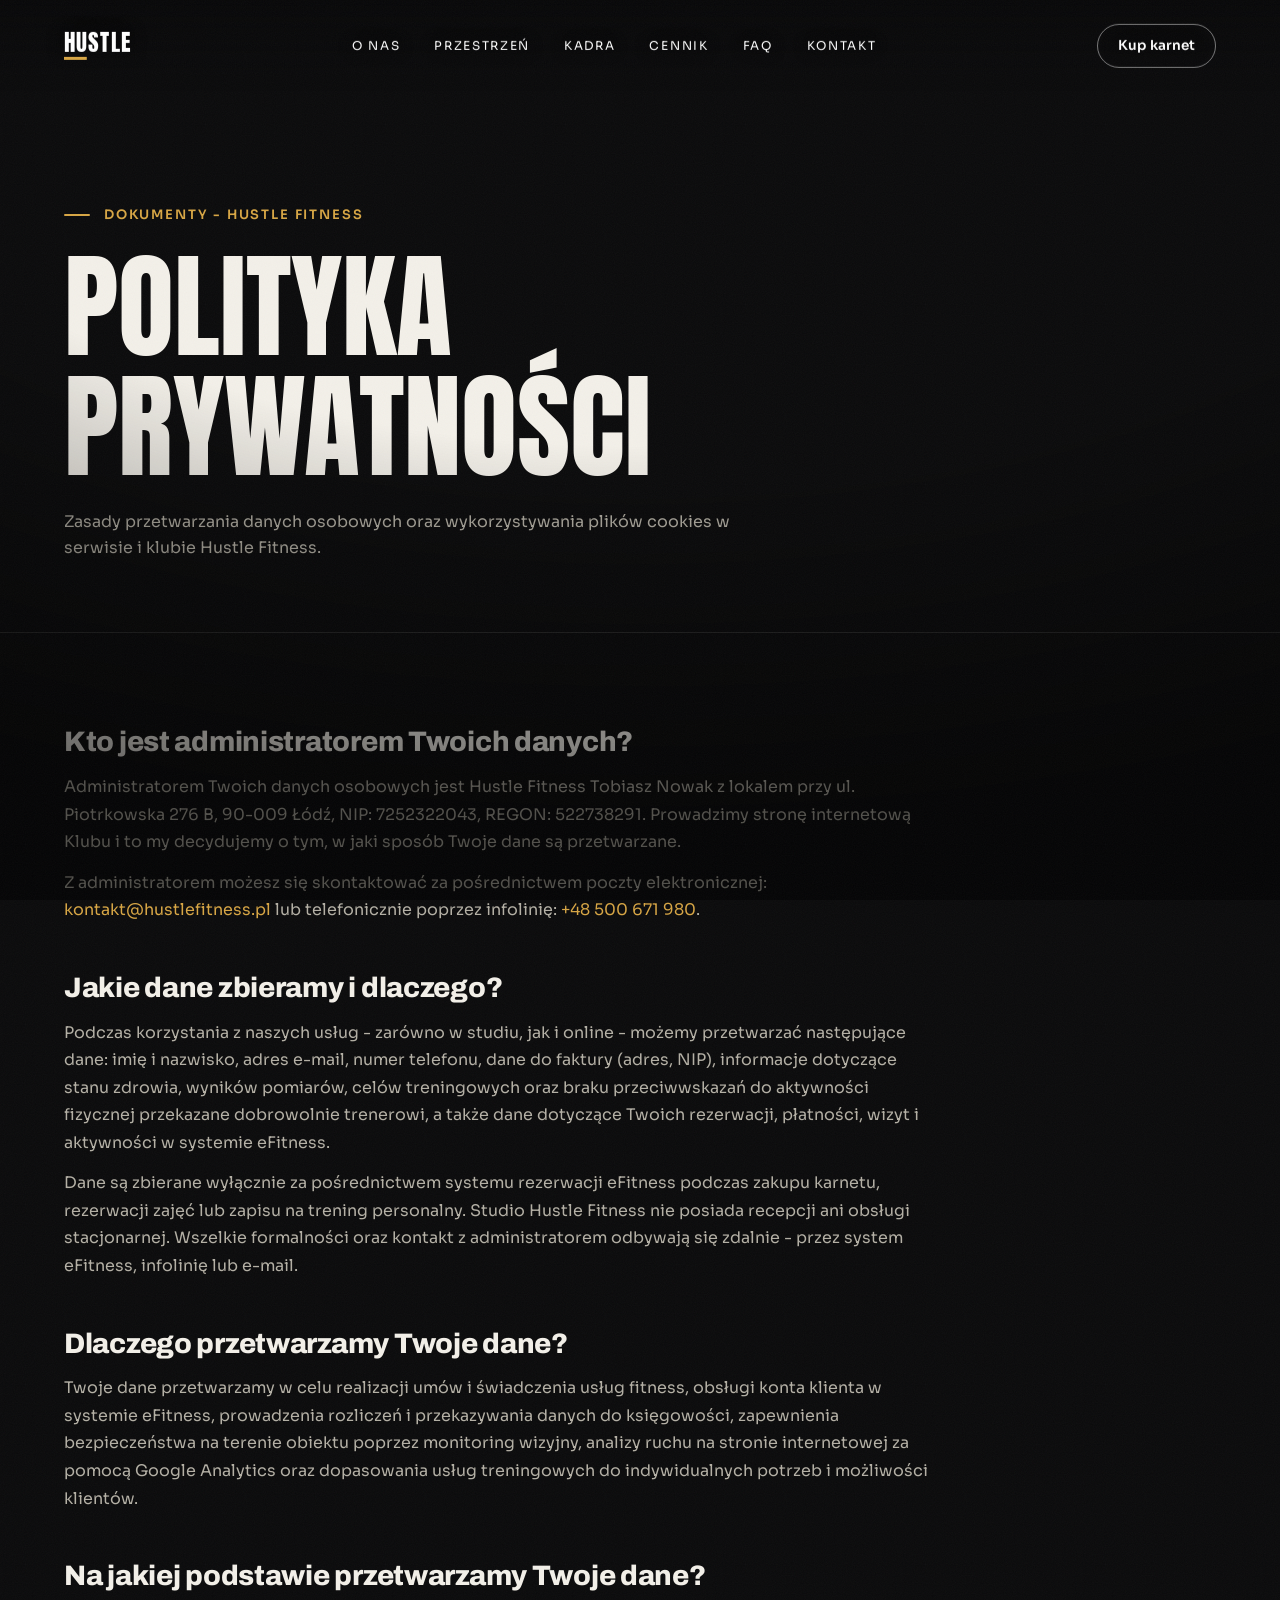
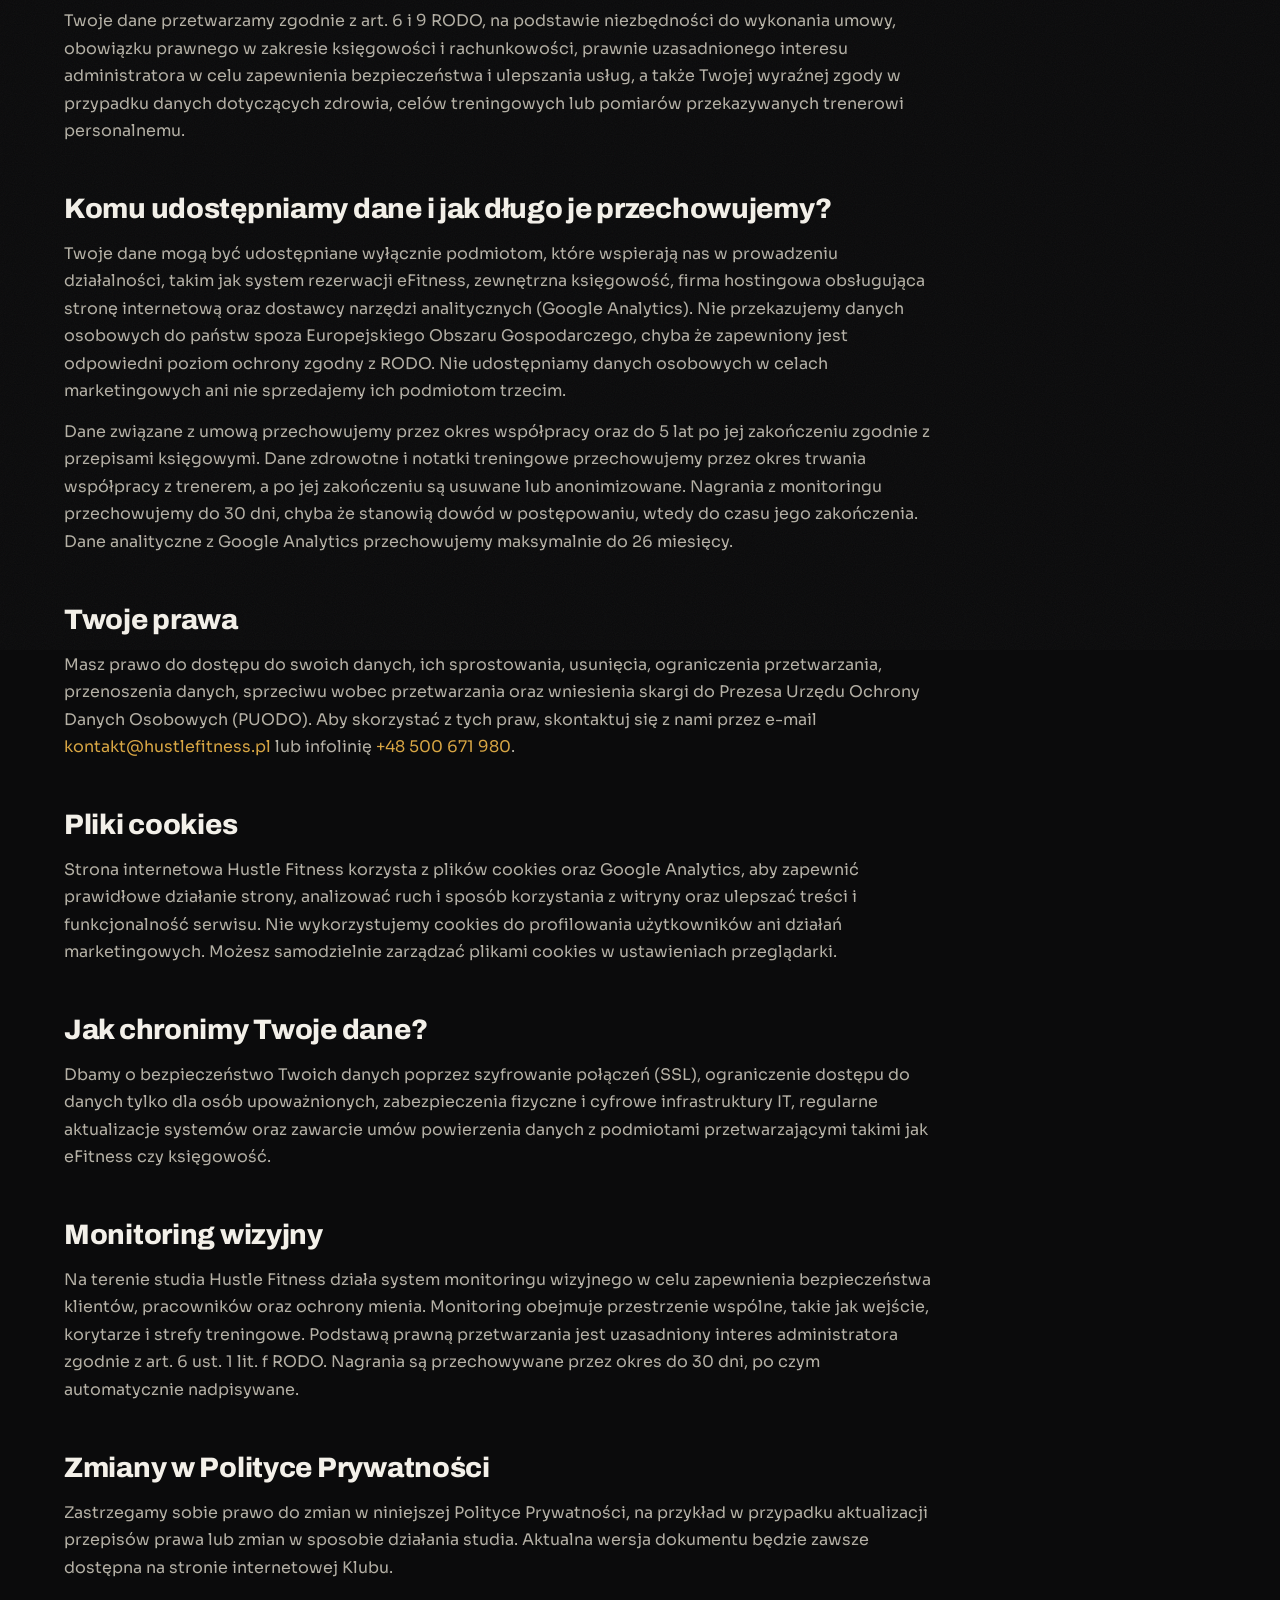
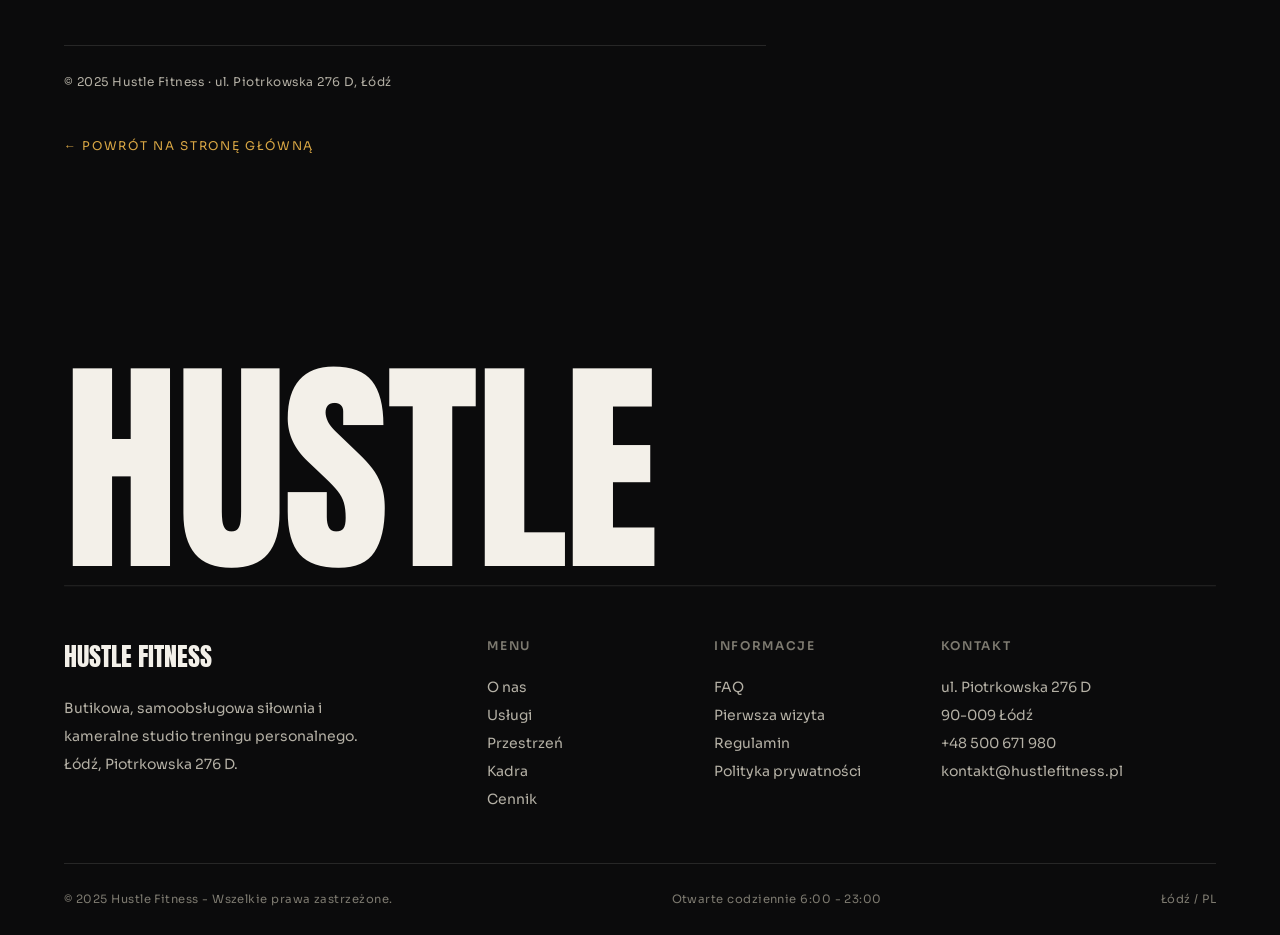
==== polityka-prywatnosci.html @ c7cf400c "Hustle Fitness - static site (Vercel-ready) Bespoke one-page site for Hustle Fitness (Lodz): HTML/CS" ====
<!doctype html>
<html lang="pl">
<head>
<meta charset="utf-8">
<meta name="viewport" content="width=device-width, initial-scale=1">
<title>Polityka prywatności - Hustle Fitness | Łódź</title>
<meta name="description" content="Polityka prywatności klubu Hustle Fitness - zasady przetwarzania danych osobowych i plików cookies.">
<meta name="robots" content="index, follow">
<link rel="icon" href="/assets/img/logo.png">
<link rel="stylesheet" href="/assets/css/style.css?v=7">
</head>
<body>
<div class="grain"></div>

<header class="nav" id="nav">
  <a href="/" class="nav__brand"><span>HUSTLE</span></a>
  <nav class="nav__menu">
    <a href="/#o-nas">O nas</a>
    <a href="/#przestrzen">Przestrzeń</a>
    <a href="/#kadra">Kadra</a>
    <a href="/#cennik">Cennik</a>
    <a href="/#faq">FAQ</a>
    <a href="/#kontakt">Kontakt</a>
  </nav>
  <div class="nav__right">
    <a href="https://hustlefitness-lodz.cms.efitness.com.pl/kup-karnet" target="_blank" rel="noopener" class="nav__cta">Kup karnet</a>
  </div>
</header>

<main>
  <header class="legal-hero">
    <span class="kicker">Dokumenty - Hustle Fitness</span>
    <h1>Polityka<br>prywatności</h1>
    <p>Zasady przetwarzania danych osobowych oraz wykorzystywania plików cookies w serwisie i klubie Hustle Fitness.</p>
  </header>

  <article class="legal-body">
    <section>
      <h2>Kto jest administratorem Twoich danych?</h2>
      <p>Administratorem Twoich danych osobowych jest Hustle Fitness Tobiasz Nowak z lokalem przy ul. Piotrkowska 276 B, 90-009 Łódź, NIP: 7252322043, REGON: 522738291. Prowadzimy stronę internetową Klubu i to my decydujemy o tym, w jaki sposób Twoje dane są przetwarzane.</p>
      <p>Z administratorem możesz się skontaktować za pośrednictwem poczty elektronicznej: <a href="mailto:kontakt@hustlefitness.pl">kontakt@hustlefitness.pl</a> lub telefonicznie poprzez infolinię: <a href="tel:+48500671980">+48 500 671 980</a>.</p>
    </section>

    <section>
      <h2>Jakie dane zbieramy i dlaczego?</h2>
      <p>Podczas korzystania z naszych usług - zarówno w studiu, jak i online - możemy przetwarzać następujące dane: imię i nazwisko, adres e-mail, numer telefonu, dane do faktury (adres, NIP), informacje dotyczące stanu zdrowia, wyników pomiarów, celów treningowych oraz braku przeciwwskazań do aktywności fizycznej przekazane dobrowolnie trenerowi, a także dane dotyczące Twoich rezerwacji, płatności, wizyt i aktywności w systemie eFitness.</p>
      <p>Dane są zbierane wyłącznie za pośrednictwem systemu rezerwacji eFitness podczas zakupu karnetu, rezerwacji zajęć lub zapisu na trening personalny. Studio Hustle Fitness nie posiada recepcji ani obsługi stacjonarnej. Wszelkie formalności oraz kontakt z administratorem odbywają się zdalnie - przez system eFitness, infolinię lub e-mail.</p>
    </section>

    <section>
      <h2>Dlaczego przetwarzamy Twoje dane?</h2>
      <p>Twoje dane przetwarzamy w celu realizacji umów i świadczenia usług fitness, obsługi konta klienta w systemie eFitness, prowadzenia rozliczeń i przekazywania danych do księgowości, zapewnienia bezpieczeństwa na terenie obiektu poprzez monitoring wizyjny, analizy ruchu na stronie internetowej za pomocą Google Analytics oraz dopasowania usług treningowych do indywidualnych potrzeb i możliwości klientów.</p>
    </section>

    <section>
      <h2>Na jakiej podstawie przetwarzamy Twoje dane?</h2>
      <p>Twoje dane przetwarzamy zgodnie z art. 6 i 9 RODO, na podstawie niezbędności do wykonania umowy, obowiązku prawnego w zakresie księgowości i rachunkowości, prawnie uzasadnionego interesu administratora w celu zapewnienia bezpieczeństwa i ulepszania usług, a także Twojej wyraźnej zgody w przypadku danych dotyczących zdrowia, celów treningowych lub pomiarów przekazywanych trenerowi personalnemu.</p>
    </section>

    <section>
      <h2>Komu udostępniamy dane i jak długo je przechowujemy?</h2>
      <p>Twoje dane mogą być udostępniane wyłącznie podmiotom, które wspierają nas w prowadzeniu działalności, takim jak system rezerwacji eFitness, zewnętrzna księgowość, firma hostingowa obsługująca stronę internetową oraz dostawcy narzędzi analitycznych (Google Analytics). Nie przekazujemy danych osobowych do państw spoza Europejskiego Obszaru Gospodarczego, chyba że zapewniony jest odpowiedni poziom ochrony zgodny z RODO. Nie udostępniamy danych osobowych w celach marketingowych ani nie sprzedajemy ich podmiotom trzecim.</p>
      <p>Dane związane z umową przechowujemy przez okres współpracy oraz do 5 lat po jej zakończeniu zgodnie z przepisami księgowymi. Dane zdrowotne i notatki treningowe przechowujemy przez okres trwania współpracy z trenerem, a po jej zakończeniu są usuwane lub anonimizowane. Nagrania z monitoringu przechowujemy do 30 dni, chyba że stanowią dowód w postępowaniu, wtedy do czasu jego zakończenia. Dane analityczne z Google Analytics przechowujemy maksymalnie do 26 miesięcy.</p>
    </section>

    <section>
      <h2>Twoje prawa</h2>
      <p>Masz prawo do dostępu do swoich danych, ich sprostowania, usunięcia, ograniczenia przetwarzania, przenoszenia danych, sprzeciwu wobec przetwarzania oraz wniesienia skargi do Prezesa Urzędu Ochrony Danych Osobowych (PUODO). Aby skorzystać z tych praw, skontaktuj się z nami przez e-mail <a href="mailto:kontakt@hustlefitness.pl">kontakt@hustlefitness.pl</a> lub infolinię <a href="tel:+48500671980">+48 500 671 980</a>.</p>
    </section>

    <section>
      <h2>Pliki cookies</h2>
      <p>Strona internetowa Hustle Fitness korzysta z plików cookies oraz Google Analytics, aby zapewnić prawidłowe działanie strony, analizować ruch i sposób korzystania z witryny oraz ulepszać treści i funkcjonalność serwisu. Nie wykorzystujemy cookies do profilowania użytkowników ani działań marketingowych. Możesz samodzielnie zarządzać plikami cookies w ustawieniach przeglądarki.</p>
    </section>

    <section>
      <h2>Jak chronimy Twoje dane?</h2>
      <p>Dbamy o bezpieczeństwo Twoich danych poprzez szyfrowanie połączeń (SSL), ograniczenie dostępu do danych tylko dla osób upoważnionych, zabezpieczenia fizyczne i cyfrowe infrastruktury IT, regularne aktualizacje systemów oraz zawarcie umów powierzenia danych z podmiotami przetwarzającymi takimi jak eFitness czy księgowość.</p>
    </section>

    <section>
      <h2>Monitoring wizyjny</h2>
      <p>Na terenie studia Hustle Fitness działa system monitoringu wizyjnego w celu zapewnienia bezpieczeństwa klientów, pracowników oraz ochrony mienia. Monitoring obejmuje przestrzenie wspólne, takie jak wejście, korytarze i strefy treningowe. Podstawą prawną przetwarzania jest uzasadniony interes administratora zgodnie z art. 6 ust. 1 lit. f RODO. Nagrania są przechowywane przez okres do 30 dni, po czym automatycznie nadpisywane.</p>
    </section>

    <section>
      <h2>Zmiany w Polityce Prywatności</h2>
      <p>Zastrzegamy sobie prawo do zmian w niniejszej Polityce Prywatności, na przykład w przypadku aktualizacji przepisów prawa lub zmian w sposobie działania studia. Aktualna wersja dokumentu będzie zawsze dostępna na stronie internetowej Klubu.</p>
    </section>

    <p class="legal-meta">© 2025 Hustle Fitness · ul. Piotrkowska 276 D, Łódź</p>
    <a href="/" class="legal-back">← Powrót na stronę główną</a>
  </article>
</main>

<footer class="footer shell" id="footer">
  <div class="footer__big">HUSTLE</div>
  <div class="footer__cols">
    <div class="footer__col footer__brandcol">
      <div class="logo-row">HUSTLE FITNESS</div>
      <p>Butikowa, samoobsługowa siłownia i kameralne studio treningu personalnego. Łódź, Piotrkowska 276 D.</p>
    </div>
    <div class="footer__col">
      <h4>Menu</h4>
      <a href="/#o-nas">O nas</a>
      <a href="/#uslugi">Usługi</a>
      <a href="/#przestrzen">Przestrzeń</a>
      <a href="/#kadra">Kadra</a>
      <a href="/#cennik">Cennik</a>
    </div>
    <div class="footer__col">
      <h4>Informacje</h4>
      <a href="/#faq">FAQ</a>
      <a href="/#wejscie">Pierwsza wizyta</a>
      <a href="/regulamin">Regulamin</a>
      <a href="/polityka-prywatnosci">Polityka prywatności</a>
    </div>
    <div class="footer__col">
      <h4>Kontakt</h4>
      <p>ul. Piotrkowska 276 D<br>90-009 Łódź</p>
      <a href="tel:+48500671980">+48 500 671 980</a>
      <a href="mailto:kontakt@hustlefitness.pl">kontakt@hustlefitness.pl</a>
    </div>
  </div>
  <div class="footer__bottom">
    <span>© 2025 Hustle Fitness - Wszelkie prawa zastrzeżone.</span>
    <span>Otwarte codziennie 6:00 - 23:00</span>
    <span>Łódź / PL</span>
  </div>
</footer>

<script src="/assets/js/vendor/gsap.min.js"></script>
<script src="/assets/js/vendor/ScrollTrigger.min.js"></script>
<script src="/assets/js/vendor/ScrollToPlugin.min.js"></script>
<script src="/assets/js/vendor/lenis.min.js"></script>
<script src="/assets/js/app.js?v=7"></script>
</body>
</html>
---- assets/css/style.css ----
@import url("../fonts/fonts.css");

:root {
  --bg:        #0b0b0c;
  --bg-1:      #101012;
  --bg-2:      #17171a;
  --bg-3:      #1f1f23;
  --ink:       #f3f0e9;
  --ink-dim:   #b4b0a5;
  --ink-faint: #7d7a70;
  --gold:      #d8a644;
  --gold-1:    #f0c878;
  --gold-deep: #9a7322;
  --line:      rgba(236,233,225,.12);
  --line-2:    rgba(236,233,225,.06);

  --f-display: "Anton", "Archivo", sans-serif;
  --f-head:    "Archivo", sans-serif;
  --f-body:    "Sora", sans-serif;
  --f-mono:    "Sora", sans-serif;   

  --pad: clamp(20px, 5vw, 80px);
  --ease: cubic-bezier(.5,.05,.1,1);
  --ease-out: cubic-bezier(.16,1,.3,1);
}

*, *::before, *::after { box-sizing: border-box; }
* { margin: 0; padding: 0; }

html { -webkit-font-smoothing: antialiased; text-rendering: optimizeLegibility; }
html.lenis, html.lenis body { height: auto; }
.lenis.lenis-smooth { scroll-behavior: auto !important; }
.lenis.lenis-stopped { overflow: hidden; }

body {
  background: var(--bg);
  color: var(--ink);
  font-family: var(--f-body);
  font-size: 16px;
  line-height: 1.6;
  overflow-x: hidden;
}

img { display: block; max-width: 100%; }
a { color: inherit; text-decoration: none; }
button { font-family: inherit; cursor: pointer; border: none; background: none; color: inherit; }
::selection { background: var(--gold); color: #000; }

body::after {
  content: "";
  position: fixed; inset: 0;
  pointer-events: none; z-index: 9000;
  background:
    radial-gradient(120% 90% at 50% 0%, transparent 55%, rgba(0,0,0,.55) 100%);
  mix-blend-mode: multiply;
}
.grain {
  position: fixed; inset: -150%; z-index: 9001; pointer-events: none;
  opacity: .04;
  background-image: url("data:image/svg+xml;utf8,<svg xmlns='http://www.w3.org/2000/svg' width='180' height='180'><filter id='n'><feTurbulence type='fractalNoise' baseFrequency='.9' numOctaves='3'/></filter><rect width='100%25' height='100%25' filter='url(%23n)'/></svg>");
  animation: grain 6s steps(6) infinite;
}
@keyframes grain {
  0%{transform:translate(0,0)} 20%{transform:translate(-6%,4%)}
  40%{transform:translate(4%,-6%)} 60%{transform:translate(-4%,6%)}
  80%{transform:translate(6%,-4%)} 100%{transform:translate(0,0)}
}

.shell { padding-inline: var(--pad); }
.kicker {
  font-family: var(--f-body); font-weight: 600; font-size: 13px; letter-spacing: .14em;
  text-transform: uppercase; color: var(--gold);
  display: inline-flex; align-items: center; gap: 14px;
}
.kicker::before { content: ""; width: 26px; height: 2px; background: var(--gold); display: inline-block; border-radius: 2px; }
.kicker.no-line::before { display: none; }

.section { position: relative; padding-block: clamp(112px, 16vh, 232px); }
.eyebrow-row { display:flex; justify-content:space-between; align-items:baseline; gap:24px; flex-wrap:wrap; margin-bottom: clamp(50px,7vw,100px); }

h1,h2,h3 { font-weight: 400; line-height: .92; }
.display { font-family: var(--f-display); text-transform: uppercase; letter-spacing: .01em; }
.h-xl { font-family: var(--f-display); text-transform: uppercase; font-size: clamp(44px, 8vw, 132px); line-height: 1.05; }
.h-lg { font-family: var(--f-display); text-transform: uppercase; font-size: clamp(36px, 6vw, 92px); line-height: 1.1; }
.h-md { font-family: var(--f-head); font-weight: 800; font-size: clamp(22px, 2.6vw, 38px); line-height: 1.05; letter-spacing: -.01em; }
.lead { font-size: clamp(17px, 1.5vw, 22px); color: var(--ink-dim); max-width: 60ch; line-height: 1.55; }

.reveal-line { overflow: hidden; display: block; }
.reveal-line > * { display: block; }

.btn {
  --c: var(--gold);
  position: relative; display: inline-flex; align-items: center; gap: 10px;
  font-family: var(--f-body); font-weight: 600; font-size: 14px; letter-spacing: .005em;
  padding: 14px 26px; border-radius: 100px; color: #0b0b0c; background: var(--c);
  overflow: hidden; isolation: isolate; transition: color .4s var(--ease);
}
.btn span { position: relative; z-index: 2; }
.btn::before {
  content: ""; position: absolute; inset: 0; z-index: 1; background: var(--ink);
  transform: translateY(101%); transition: transform .5s var(--ease-out);
}
.btn:hover { color: #0b0b0c; }
.btn:hover::before { transform: translateY(0); }
.btn .arrow { transition: transform .4s var(--ease-out); }
.btn:hover .arrow { transform: translate(4px,-4px); }

.btn-ghost {
  display: inline-flex; align-items: center; gap: 10px;
  font-family: var(--f-body); font-weight: 600; font-size: 14px; letter-spacing: .005em;
  padding: 13px 26px; border-radius: 100px; border: 1px solid var(--line);
  color: var(--ink); transition: border-color .4s, color .4s, background .4s;
}
.btn-ghost:hover { border-color: var(--gold); color: var(--gold); }

.link-u { position: relative; display: inline-block; }
.link-u::after { content:""; position:absolute; left:0; bottom:-3px; width:100%; height:1px; background: currentColor; transform: scaleX(0); transform-origin: right; transition: transform .45s var(--ease-out); }
.link-u:hover::after { transform: scaleX(1); transform-origin: left; }

.loader {
  position: fixed; inset: 0; z-index: 9500; background: var(--bg);
  display: grid; place-items: center; overflow: hidden;
}
.loader__inner { text-align: center; }
.loader__word { font-family: var(--f-display); text-transform: uppercase; font-size: clamp(48px,12vw,150px); line-height: .9; color: var(--ink); overflow: hidden; }
.loader__word span { display: inline-block; transform: translateY(110%); }
.loader__bar { margin: 26px auto 0; width: min(260px,60vw); height: 1px; background: var(--line); position: relative; overflow: hidden; }
.loader__bar i { position: absolute; inset: 0; background: var(--gold); transform: scaleX(0); transform-origin: left; }
.loader__pct { margin-top: 14px; font-family: var(--f-mono); font-size: 12px; letter-spacing: .2em; color: var(--ink-dim); }

.nav {
  position: fixed; top: 0; left: 0; width: 100%; z-index: 1000;
  display: flex; align-items: center; justify-content: space-between;
  padding: 24px var(--pad);
  color: #fff; will-change: transform;
  transition: padding .5s var(--ease), background .5s var(--ease), backdrop-filter .5s var(--ease), border-color .5s;
  border-bottom: 1px solid transparent;
}
.nav::before {
  content: ""; position: absolute; inset: 0; z-index: -1; pointer-events: none;
  background: linear-gradient(180deg, rgba(7,7,8,.6) 0%, rgba(7,7,8,.15) 60%, transparent 100%);
  transition: opacity .5s var(--ease);
}
.nav a, .nav button { text-shadow: 0 1px 18px rgba(0,0,0,.45); }
.nav.shrink { padding-block: 13px; background: rgba(11,11,12,.7); backdrop-filter: blur(16px) saturate(1.1); border-bottom-color: var(--line); }
.nav.shrink::before { opacity: 0; }
.nav.shrink a, .nav.shrink button { text-shadow: none; }
.nav__brand { font-family: var(--f-display); text-transform: uppercase; font-size: 23px; letter-spacing: .05em; line-height: 1; }
.nav__brand span { position: relative; display: inline-block; padding-bottom: 6px; }
.nav__brand span::after { content: ""; position: absolute; left: 0; bottom: 0; width: 100%; height: 3px; background: var(--gold); transform: scaleX(.34); transform-origin: left; transition: transform .5s var(--ease-out); }
.nav__brand:hover span::after { transform: scaleX(1); }
.nav__menu { display: flex; gap: 34px; }
.nav__menu a { font-family: var(--f-mono); font-size: 12px; letter-spacing: .14em; text-transform: uppercase; transition: color .35s var(--ease); }
.nav__menu a:hover { color: var(--gold-1); }
.nav__right { display: flex; align-items: center; gap: 20px; }
.nav__cta { font-family: var(--f-body); font-weight: 600; font-size: 13.5px; letter-spacing: .005em; border: 1px solid rgba(255,255,255,.45); padding: 10px 20px; border-radius: 100px; transition: background .35s, color .35s, border-color .35s; }
.nav__cta:hover { background: var(--gold); border-color: var(--gold); color: #0b0b0c; }
.nav__burger { display: none; flex-direction: column; gap: 6px; width: 30px; }
.nav__burger i { height: 1.5px; width: 100%; background: #fff; transition: transform .4s var(--ease), opacity .3s; }
@media (max-width: 1080px){
  .nav__menu, .nav__cta { display: none; }
  .nav__burger { display: flex; }
}

.menu {
  position: fixed; inset: 0; z-index: 1500; background: var(--bg-1);
  clip-path: inset(0 0 100% 0); pointer-events: none;
  display: grid; grid-template-columns: 1.3fr .7fr; align-items: center;
  padding: var(--pad);
}
.menu.open { pointer-events: auto; }
.menu__list { list-style: none; }
.menu__list li { overflow: hidden; }
.menu__list a { font-family: var(--f-display); text-transform: uppercase; font-size: clamp(40px,8vw,92px); line-height: 1.05; color: var(--ink); display: inline-flex; align-items: baseline; gap: 18px; transition: color .4s, padding-left .4s var(--ease-out); }
.menu__list a .num { font-family: var(--f-mono); font-size: 13px; color: var(--gold); letter-spacing: .1em; }
.menu__list a:hover { color: var(--gold); padding-left: 18px; }
.menu__aside { align-self: end; color: var(--ink-dim); }
.menu__aside p { font-family: var(--f-mono); font-size: 12px; letter-spacing: .08em; line-height: 2; }
.menu__aside .lbl { color: var(--gold); display:block; margin-top: 22px; }
.menu__close { position: absolute; top: 24px; right: var(--pad); font-family: var(--f-mono); font-size: 12px; letter-spacing: .2em; text-transform: uppercase; color: var(--ink); }
@media (max-width: 760px){ .menu { grid-template-columns: 1fr; align-content: center; gap: 40px; } }

.hero { position: relative; height: 100svh; min-height: 640px; overflow: hidden; }
.hero__media { position: absolute; inset: 0; z-index: 0; will-change: transform; }
.hero__media img { width: 100%; height: 122%; object-fit: cover; filter: grayscale(.2) contrast(1.08) brightness(.6); }
.hero__media::after { content:""; position:absolute; inset:0; background: linear-gradient(180deg, rgba(11,11,12,.55) 0%, rgba(11,11,12,.12) 30%, rgba(11,11,12,.2) 55%, rgba(11,11,12,.9) 100%); }
.hero__glow { position: absolute; inset: 0; z-index: 1; pointer-events: none; background: radial-gradient(70% 70% at 8% 108%, rgba(216,166,68,.22), transparent 55%); mix-blend-mode: screen; }
.hero__inner { position: absolute; inset: 0; z-index: 2; display: flex; flex-direction: column; justify-content: flex-end; padding-bottom: clamp(40px,7vh,84px); }
.hero__eyebrow { font-family: var(--f-body); font-weight: 600; text-transform: uppercase; letter-spacing: .2em; font-size: 13px; color: var(--gold); margin-bottom: clamp(14px,2.2vh,24px); }
.hero__title { font-family: var(--f-display); text-transform: uppercase; font-size: clamp(68px, 18vw, 300px); line-height: .84; letter-spacing: .01em; color: #fff; text-shadow: 0 6px 70px rgba(0,0,0,.5); }
.hero__title .reveal-line > span { display: block; }
.hero__foot { display: flex; justify-content: space-between; align-items: flex-end; gap: 40px; margin-top: clamp(26px,4.5vh,52px); flex-wrap: wrap; }
.hero__sub { max-width: 46ch; color: #d8d5cc; font-size: clamp(15px,1.4vw,19px); line-height: 1.55; }
.hero__sub b { color: #fff; font-weight: 600; }
.hero__actions { display: flex; gap: 14px; flex-shrink: 0; }
@media (max-width: 720px){ .hero__foot { flex-direction: column; align-items: flex-start; gap: 28px; } .hero__actions { width: 100%; } .hero__actions .btn, .hero__actions .btn-ghost { flex: 1; justify-content: center; } }

.manifest { background: var(--bg); }
.manifest__text { font-family: var(--f-head); font-weight: 600; font-size: clamp(26px, 4.2vw, 64px); line-height: 1.12; letter-spacing: -.015em; max-width: 18ch; }
.manifest__text .word { display: inline-block; }
.manifest__text em { font-family: var(--f-display); font-style: normal; color: var(--gold); }
.manifest__bottom { margin-top: clamp(50px,7vw,90px); display: grid; grid-template-columns: 1.1fr 1fr; gap: clamp(40px,6vw,80px); align-items: start; }
.manifest__p { color: var(--ink-dim); max-width: 46ch; }
.attrs { border-top: 1px solid var(--line); }
.attr { display: grid; grid-template-columns: 200px 1fr; gap: 24px; padding: 20px 0; border-bottom: 1px solid var(--line); align-items: baseline; }
.attr__k { font-family: var(--f-mono); font-size: 11.5px; letter-spacing: .14em; text-transform: uppercase; color: var(--gold); }
.attr__v { color: var(--ink-dim); font-size: 15px; line-height: 1.45; }
@media (max-width: 820px){ .manifest__bottom { grid-template-columns: 1fr; } .attr { grid-template-columns: 1fr; gap: 6px; } }

.philo__row {
  position: relative; display: grid; grid-template-columns: 90px 1fr auto;
  gap: 30px; align-items: center; padding: clamp(26px,3.4vw,46px) 0;
  border-top: 1px solid var(--line);
}
.philo__row:last-child { border-bottom: 1px solid var(--line); }
.philo__num { font-family: var(--f-mono); font-size: 13px; color: var(--gold); letter-spacing: .1em; }
.philo__h { font-family: var(--f-display); text-transform: uppercase; font-size: clamp(26px,4.4vw,60px); line-height: 1.08; transition: transform .5s var(--ease-out), color .4s; }
.philo__row:hover .philo__h { color: var(--gold); transform: translateX(20px); }
.philo__desc { max-width: 34ch; color: var(--ink-dim); font-size: 14.5px; justify-self: end; text-align: right; }
@media (max-width: 820px){
  .philo__row { grid-template-columns: 50px 1fr; }
  .philo__desc { grid-column: 1 / -1; text-align: left; justify-self: start; margin-top: 8px; }
  .philo__row:hover .philo__h { transform: none; }
}

.space { background: var(--bg-1); overflow: hidden; }
.hscroll { position: relative; height: 100svh; min-height: 600px; }
.hscroll__track { position: absolute; top: 0; left: 0; height: 100%; display: flex; align-items: center; gap: clamp(34px,4.5vw,84px); padding-inline: var(--pad); will-change: transform; }
.hcard { position: relative; flex: 0 0 auto; }
.hcard--text { width: clamp(340px,42vw,620px); padding-right: clamp(10px,3vw,50px); }
.hcard--text .lead { font-size: 16.5px; }
.hcard--img { width: clamp(300px,35vw,540px); height: clamp(420px,64vh,660px); overflow: hidden; }
.hcard--img.tall { height: clamp(460px,76vh,760px); }
.hcard--img img { width: 100%; height: 100%; object-fit: cover; filter: grayscale(.12) brightness(.84) contrast(1.03); transition: filter .8s var(--ease), transform 1.4s var(--ease); }
.hcard--img:hover img { filter: grayscale(0) brightness(.96); transform: scale(1.05); }
.hcard__cap { position: absolute; left: 18px; bottom: 16px; font-family: var(--f-mono); font-size: 11px; letter-spacing: .12em; text-transform: uppercase; color: #fff; text-shadow: 0 1px 18px rgba(0,0,0,.85); display: flex; gap: 12px; }
.hcard__cap b { color: var(--gold-1); font-weight: 400; }
.hscroll__hint { position: absolute; right: var(--pad); top: clamp(80px,12vh,120px); font-family: var(--f-mono); font-size: 11px; letter-spacing: .24em; text-transform: uppercase; color: var(--ink-faint); }
@media (max-width: 900px){
  .hscroll { height: auto; min-height: 0; }
  .hscroll__track { position: static; flex-direction: column; height: auto; padding-block: clamp(70px,12vw,100px); gap: clamp(40px,8vw,64px); transform: none !important; align-items: stretch; }
  .hcard--img, .hcard--text { width: 100%; }
  .hcard--img, .hcard--img.tall { height: 68vh; }
  .hscroll__hint { display: none; }
}

.bento { display: grid; grid-template-columns: repeat(12,1fr); grid-auto-rows: minmax(190px,auto); gap: 18px; }
.cell {
  position: relative; border: 1px solid var(--line); background: var(--bg-1);
  padding: clamp(24px,2.6vw,38px); display: flex; flex-direction: column; justify-content: space-between;
  overflow: hidden; transition: background .5s, border-color .5s;
}
.cell:hover { border-color: rgba(212,162,62,.5); background: var(--bg-2); }
.cell__top { display: flex; justify-content: space-between; align-items: flex-start; gap: 16px; }
.cell__idx { font-family: var(--f-mono); font-size: 12px; color: var(--ink-faint); letter-spacing: .1em; }
.cell__h { font-family: var(--f-head); font-weight: 800; font-size: clamp(20px,2vw,30px); line-height: 1.04; margin-top: auto; }
.cell__p { color: var(--ink-dim); font-size: 14px; margin-top: 14px; max-width: 40ch; }
.cell__link { margin-top: 22px; font-family: var(--f-body); font-weight: 600; font-size: 14px; letter-spacing: .005em; color: var(--gold); display: inline-flex; gap: 8px; }
.cell .glow { position:absolute; width:300px; height:300px; right:-80px; top:-80px; background: radial-gradient(circle, rgba(212,162,62,.18), transparent 70%); opacity:0; transition: opacity .5s; }
.cell:hover .glow { opacity: 1; }
.cell--a { grid-column: span 7; grid-row: span 2; }
.cell--b { grid-column: span 5; }
.cell--c { grid-column: span 5; }
.cell--d { grid-column: span 4; }
.cell--e { grid-column: span 8; }
.cell--feat { background: var(--gold); color: #0b0b0c; }
.cell--feat .cell__p { color: rgba(11,11,12,.7); }
.cell--feat .cell__idx, .cell--feat .cell__link { color: rgba(11,11,12,.7); }
.cell--feat:hover { background: var(--gold-1); border-color: transparent; }
@media (max-width: 900px){
  .bento { grid-template-columns: 1fr 1fr; }
  .cell--a,.cell--b,.cell--c,.cell--d,.cell--e { grid-column: span 1; grid-row: auto; }
}
@media (max-width: 560px){ .bento { grid-template-columns: 1fr; } }

.classes { display: grid; grid-template-columns: repeat(3,1fr); gap: 18px; }
.class {
  border: 1px solid var(--line); padding: clamp(26px,2.6vw,40px) clamp(22px,2.2vw,32px);
  display: flex; flex-direction: column; min-height: 340px; transition: background .5s;
  position: relative; overflow: hidden;
}
.class:hover { background: var(--bg-2); }
.class__no { font-family: var(--f-display); font-size: clamp(60px,7vw,110px); line-height: .8; color: transparent; -webkit-text-stroke: 1px var(--line); transition: -webkit-text-stroke .4s, color .4s; }
.class:hover .class__no { color: rgba(212,162,62,.14); -webkit-text-stroke: 1px transparent; }
.class__h { font-family: var(--f-head); font-weight: 800; font-size: clamp(22px,2.2vw,30px); margin-top: auto; }
.class__tag { font-family: var(--f-mono); font-size: 11px; letter-spacing: .14em; text-transform: uppercase; color: var(--gold); margin-top: 10px; }
.class__p { color: var(--ink-dim); font-size: 14px; margin-top: 14px; }
@media (max-width: 820px){ .classes { grid-template-columns: 1fr; } }

.crew { display: grid; grid-template-columns: repeat(5,1fr); gap: 16px; }
.trainer { position: relative; overflow: hidden; aspect-ratio: 3/4; background: var(--bg-2); }
.trainer img { width: 100%; height: 100%; object-fit: cover; filter: grayscale(.65) contrast(1.05) brightness(.78); transition: filter .6s var(--ease), transform 1s var(--ease); }
.trainer:hover img { filter: grayscale(0) brightness(.9); transform: scale(1.05); }
.trainer__grad { position: absolute; inset: 0; background: linear-gradient(180deg, transparent 40%, rgba(11,11,12,.92) 100%); }
.trainer__info { position: absolute; left: 0; bottom: 0; width: 100%; padding: 20px 18px; }
.trainer__role { font-family: var(--f-mono); font-size: 10.5px; letter-spacing: .14em; text-transform: uppercase; color: var(--gold); }
.trainer__name { font-family: var(--f-head); font-weight: 800; font-size: clamp(18px,1.5vw,23px); line-height: 1; margin-top: 6px; }
.trainer__ig { margin-top: 12px; font-family: var(--f-mono); font-size: 11px; color: var(--ink-dim); display: inline-flex; align-items: center; gap: 7px; transform: translateY(8px); opacity: 0; transition: opacity .4s, transform .4s var(--ease-out); }
.trainer:hover .trainer__ig { opacity: 1; transform: none; }
.trainer__ig:hover { color: var(--gold); }
@media (max-width: 1080px){ .crew { grid-template-columns: repeat(3,1fr); } }
@media (max-width: 620px){ .crew { grid-template-columns: repeat(2,1fr); } }

.pricing { background: var(--bg-1); }
.tabs { display: inline-flex; gap: 6px; border: 1px solid var(--line); border-radius: 100px; padding: 5px; margin-top: 8px; }
.tab { font-family: var(--f-body); font-weight: 600; font-size: 13.5px; letter-spacing: .005em; padding: 11px 22px; border-radius: 100px; color: var(--ink-dim); transition: color .3s, background .3s; }
.tab.active { background: var(--gold); color: #0b0b0c; }
.tab:not(.active):hover { color: var(--ink); }

.price-grid { display: grid; grid-template-columns: repeat(4,1fr); gap: 16px; margin-top: 56px; }
.pane { display: none; }
.pane.active { display: block; }
.plan {
  position: relative; border: 1px solid var(--line); border-radius: 8px; padding: 30px 28px;
  background: linear-gradient(180deg, rgba(255,255,255,.022), transparent 42%), var(--bg);
  display: flex; flex-direction: column; min-height: 400px; overflow: hidden; transition: border-color .4s, transform .5s var(--ease-out);
}
.plan:hover { border-color: rgba(212,162,62,.45); transform: translateY(-4px); }
.plan--featured { border-color: var(--gold); background: linear-gradient(180deg, rgba(212,162,62,.1), transparent 55%), var(--bg); }
.plan--wide { min-height: 0; }
.plan__ribbon { position: absolute; top: 20px; right: 20px; background: var(--gold); color: #0b0b0c; font-family: var(--f-body); font-weight: 600; font-size: 11px; letter-spacing: .02em; padding: 5px 13px; border-radius: 100px; }
.plan__name { font-family: var(--f-head); font-weight: 800; font-size: 20px; line-height: 1.15; }
.plan__tag { font-family: var(--f-body); font-size: 13px; color: var(--gold); margin-top: 7px; }
.plan__price { margin: 22px 0 6px; display: flex; align-items: baseline; gap: 10px; }
.plan__old { font-family: var(--f-body); font-size: 15px; color: var(--ink-faint); text-decoration: line-through; }
.plan__now { font-family: var(--f-display); font-size: clamp(46px,5vw,68px); line-height: .9; }
.plan__now .z { font-size: .4em; color: var(--gold); margin-left: 3px; }
.plan__period { font-family: var(--f-body); font-size: 13px; color: var(--ink-dim); }
.plan__list { list-style: none; margin: 22px 0; display: grid; gap: 11px; }
.plan__list li { font-size: 13.5px; color: var(--ink-dim); padding-left: 24px; position: relative; line-height: 1.45; }
.plan__list li::before { content: "✓"; position: absolute; left: 0; top: 0; color: var(--gold); font-size: 13px; font-weight: 700; }
.plan__list li.no { opacity: .5; }
.plan__list li.no::before { content: "-"; color: var(--ink-faint); }
.plan__cta { margin-top: auto; }
.plan__buy { display: flex; align-items: center; justify-content: center; font-family: var(--f-body); font-weight: 600; font-size: 13.5px; letter-spacing: .005em; padding: 14px 20px; border: 1px solid var(--line); border-radius: 100px; transition: background .35s, color .35s, border-color .35s; }
.plan__buy:hover { background: var(--gold); color: #0b0b0c; border-color: var(--gold); }
.plan--featured .plan__buy { background: var(--gold); color: #0b0b0c; border-color: var(--gold); }
.plan--featured .plan__buy:hover { background: var(--gold-1); }
.plan--wide { grid-column: span 3; }
.plan__list--cols { display: grid; grid-template-columns: repeat(3,1fr); }
.plan__buy--narrow { max-width: 260px; }
@media (max-width: 1080px){ .plan--wide { grid-column: 1 / -1; } .plan__list--cols { grid-template-columns: repeat(2,1fr); } }
@media (max-width: 560px){ .plan__list--cols { grid-template-columns: 1fr; } .plan__buy--narrow { max-width: none; } }
.price-note { margin-top: 26px; font-family: var(--f-mono); font-size: 12px; color: var(--ink-dim); letter-spacing: .04em; display:flex; gap:10px; align-items:flex-start; }
.price-note b { color: var(--gold); font-weight: 400; }
@media (max-width: 1080px){ .price-grid { grid-template-columns: repeat(2,1fr); } }
@media (max-width: 560px){ .price-grid { grid-template-columns: 1fr; } }

.entry { background: var(--bg); }
.entry__wrap { display: grid; grid-template-columns: 1fr 1fr; gap: clamp(40px,6vw,90px); align-items: center; }
.steps { list-style: none; counter-reset: s; }
.step { counter-increment: s; display: grid; grid-template-columns: auto 1fr; gap: 26px; padding: 26px 0; border-top: 1px solid var(--line); align-items: start; }
.step:last-child { border-bottom: 1px solid var(--line); }
.step__n { font-family: var(--f-mono); font-size: 12px; color: var(--gold); padding-top: 6px; }
.step__n::before { content: "0" counter(s); }
.step__h { font-family: var(--f-head); font-weight: 800; font-size: clamp(19px,1.8vw,26px); }
.step__p { color: var(--ink-dim); font-size: 14px; margin-top: 6px; max-width: 40ch; }
.entry__visual { position: relative; aspect-ratio: 4/3; border: 1px solid var(--line); background: radial-gradient(120% 120% at 50% 0%, var(--bg-2), var(--bg)); display: grid; place-items: center; overflow: hidden; }
.entry__visual img { width: 78%; opacity: .9; }
.entry__visual .ring { position: absolute; width: 70%; aspect-ratio: 1; border: 1px solid var(--line); border-radius: 50%; }
.entry__visual .ring.r2 { width: 92%; border-color: var(--line-2); }
@media (max-width: 900px){ .entry__wrap { grid-template-columns: 1fr; } .entry__visual{ order:-1; } }

.quote { position: relative; overflow: hidden; }
.quote__media { position: absolute; inset: 0; z-index: 0; }
.quote__media img { width: 100%; height: 130%; object-fit: cover; filter: grayscale(.5) brightness(.34); will-change: transform; }
.quote__media::after { content:""; position:absolute; inset:0; background: linear-gradient(90deg, rgba(11,11,12,.85), rgba(11,11,12,.45)); }
.quote__inner { position: relative; z-index: 2; padding-block: clamp(120px,18vh,240px); }
.quote__big { font-family: var(--f-display); text-transform: uppercase; font-size: clamp(32px,5.2vw,82px); line-height: 1.22; max-width: 18ch; }
.quote__big em { font-style: normal; color: var(--gold); }
.quote__p { margin-top: 26px; max-width: 52ch; color: var(--ink-dim); font-size: clamp(15px,1.4vw,18px); }

.faq__list { border-top: 1px solid var(--line); }
.faq__item { border-bottom: 1px solid var(--line); }
.faq__q { width: 100%; display: flex; align-items: center; justify-content: space-between; gap: 26px; text-align: left; padding: clamp(22px,2.4vw,32px) 0; cursor: pointer; }
.faq__q h3 { font-family: var(--f-head); font-weight: 700; font-size: clamp(17px,1.8vw,25px); line-height: 1.2; transition: color .35s; letter-spacing: -.01em; }
.faq__item:hover .faq__q h3 { color: var(--gold); }
.faq__ico { position: relative; flex: 0 0 auto; width: 22px; height: 22px; }
.faq__ico::before, .faq__ico::after { content:""; position: absolute; top: 50%; left: 50%; width: 14px; height: 1.5px; background: var(--gold); transform: translate(-50%,-50%); transition: transform .4s var(--ease); }
.faq__ico::after { transform: translate(-50%,-50%) rotate(90deg); }
.faq__item.open .faq__ico::after { transform: translate(-50%,-50%) rotate(0); }
.faq__a { overflow: hidden; height: 0; }
.faq__a-in { padding-bottom: clamp(22px,2.4vw,32px); color: var(--ink-dim); max-width: 70ch; font-size: 15px; }
.faq__a-in a { color: var(--gold); }
.faq__cat { font-family: var(--f-mono); font-size: 11px; letter-spacing: .18em; text-transform: uppercase; color: var(--ink-faint); margin: 40px 0 4px; }

.contact { background: var(--bg-1); }
.contact__wrap { display: grid; grid-template-columns: 1fr 1fr; gap: clamp(40px,6vw,80px); }
.contact__details { display: flex; flex-direction: column; gap: 30px; }
.cd { border-top: 1px solid var(--line); padding-top: 18px; }
.cd__lbl { font-family: var(--f-mono); font-size: 11px; letter-spacing: .16em; text-transform: uppercase; color: var(--ink-faint); }
.cd__val { font-family: var(--f-head); font-weight: 700; font-size: clamp(18px,1.8vw,24px); margin-top: 8px; }
.cd__val a:hover { color: var(--gold); }
.form { display: grid; gap: 18px; }
.form .btn { justify-self: start; margin-top: 4px; }
.field { position: relative; }
.field label { font-family: var(--f-mono); font-size: 11px; letter-spacing: .12em; text-transform: uppercase; color: var(--ink-dim); display: block; margin-bottom: 9px; }
.field input, .field textarea {
  width: 100%; background: var(--bg); border: 1px solid var(--line); color: var(--ink);
  font-family: var(--f-body); font-size: 15px; padding: 15px 16px; border-radius: 2px;
  transition: border-color .35s, background .35s;
}
.field input:focus, .field textarea:focus { outline: none; border-color: var(--gold); background: var(--bg-2); }
.field textarea { resize: vertical; min-height: 130px; }
.form__msg { font-family: var(--f-mono); font-size: 13px; letter-spacing: .03em; padding: 12px 0; }
.form__msg.success { color: var(--gold); }
.form__msg.error { color: #e06a4a; }
.row-2 { display: grid; grid-template-columns: 1fr 1fr; gap: 18px; }
@media (max-width: 900px){ .contact__wrap { grid-template-columns: 1fr; } }
@media (max-width: 480px){ .row-2 { grid-template-columns: 1fr; } }

.footer { background: var(--bg); padding-top: clamp(60px,8vw,110px); }
.footer__big { font-family: var(--f-display); text-transform: uppercase; font-size: clamp(64px,18vw,300px); line-height: .8; letter-spacing: -.01em; color: var(--ink); border-bottom: 1px solid var(--line); padding-bottom: 24px; }
.footer__cols { display: grid; grid-template-columns: 2fr 1fr 1fr 1.4fr; gap: 30px; padding-block: 50px; }
.footer__col h4 { font-family: var(--f-body); font-size: 12px; letter-spacing: .14em; text-transform: uppercase; color: var(--ink-faint); margin-bottom: 18px; font-weight: 600; }
.footer__col a, .footer__col p { display: block; color: var(--ink-dim); font-size: 14px; line-height: 2; }
.footer__col a:hover { color: var(--gold); }
.footer__social { display: flex; gap: 20px; margin-top: 14px; }
.footer__social a { display: inline-block; line-height: 1.6; }
.footer__brandcol p { color: var(--ink-dim); max-width: 32ch; }
.footer__brandcol .logo-row { display:flex; align-items:center; gap:12px; margin-bottom: 16px; font-family: var(--f-display); text-transform: uppercase; font-size: 26px; }
.footer__brandcol .dot { width: 9px; height: 9px; border-radius: 50%; background: var(--gold); }
.footer__bottom { display: flex; justify-content: space-between; align-items: center; gap: 20px; flex-wrap: wrap; padding-block: 26px; border-top: 1px solid var(--line); font-family: var(--f-mono); font-size: 11.5px; letter-spacing: .04em; color: var(--ink-faint); }
.footer__bottom a:hover { color: var(--gold); }
@media (max-width: 900px){ .footer__cols { grid-template-columns: 1fr 1fr; } }
@media (max-width: 520px){ .footer__cols { grid-template-columns: 1fr; } }

.legal-hero { padding: clamp(140px,22vh,230px) var(--pad) clamp(40px,6vw,72px); border-bottom: 1px solid var(--line); }
.legal-hero .kicker { margin-bottom: 22px; }
.legal-hero h1 { font-family: var(--f-display); text-transform: uppercase; font-size: clamp(44px,9vw,120px); line-height: 1.04; }
.legal-hero p { margin-top: 22px; color: var(--ink-dim); max-width: 60ch; }
.legal-body { padding: clamp(54px,8vw,96px) var(--pad) clamp(90px,13vh,160px); max-width: 1000px; }
.legal-body section { margin-bottom: clamp(34px,4vw,52px); }
.legal-body h2 { font-family: var(--f-head); font-weight: 800; font-size: clamp(19px,2.2vw,29px); letter-spacing: -.01em; margin-bottom: 18px; color: var(--ink); }
.legal-body p { color: var(--ink-dim); margin-bottom: 13px; max-width: 78ch; line-height: 1.72; }
.legal-body ul { list-style: none; margin: 4px 0 16px; display: grid; gap: 10px; }
.legal-body li { color: var(--ink-dim); padding-left: 24px; position: relative; max-width: 76ch; line-height: 1.6; }
.legal-body li::before { content: ""; position: absolute; left: 0; top: 10px; width: 8px; height: 8px; border: 1px solid var(--gold); }
.legal-body a { color: var(--gold); }
.legal-body a:hover { text-decoration: underline; }
.legal-body strong { color: var(--ink); font-weight: 600; }
.legal-meta { margin-top: clamp(44px,5vw,64px); padding-top: 26px; border-top: 1px solid var(--line); font-family: var(--f-mono); font-size: 12px; letter-spacing: .04em; color: var(--ink-faint); }
.legal-back { display: inline-flex; align-items: center; gap: 10px; margin-top: 30px; font-family: var(--f-mono); font-size: 12px; letter-spacing: .14em; text-transform: uppercase; color: var(--gold); }
.legal-back:hover { color: var(--gold-1); }

.reveal { display: block; overflow: hidden; padding-block: 0.14em; }
.reveal__i { display: block; will-change: transform; }

.hcard.trainer-card { position: relative; width: clamp(280px,27vw,380px); height: clamp(440px,74vh,640px); overflow: hidden; display: block; }
.trainer-card img { width: 100%; height: 100%; object-fit: cover; filter: grayscale(.6) contrast(1.05) brightness(.76); transition: filter .6s var(--ease), transform 1.3s var(--ease); }
.trainer-card:hover img { filter: grayscale(0) brightness(.92); transform: scale(1.05); }
.trainer-card:hover .trainer__ig { opacity: 1; transform: none; }
@media (max-width: 900px){ .hcard.trainer-card { width: 100%; height: 76vh; } }

.clip-reveal { will-change: clip-path; }

.wave { width: 100%; height: clamp(48px,6.5vw,90px); pointer-events: none;
  -webkit-mask-image: linear-gradient(90deg, transparent, #000 18%, #000 82%, transparent);
  mask-image: linear-gradient(90deg, transparent, #000 18%, #000 82%, transparent); }
.wave svg { width: 100%; height: 100%; display: block; }
.wave path { fill: none; stroke: var(--gold); stroke-width: 1.5; opacity: .4; vector-effect: non-scaling-stroke; }
@media (max-width: 700px){ .wave { height: 60px; } }

[data-anim] { will-change: transform, opacity; }

@media (prefers-reduced-motion: reduce){
  * { animation: none !important; transition: none !important; }
}
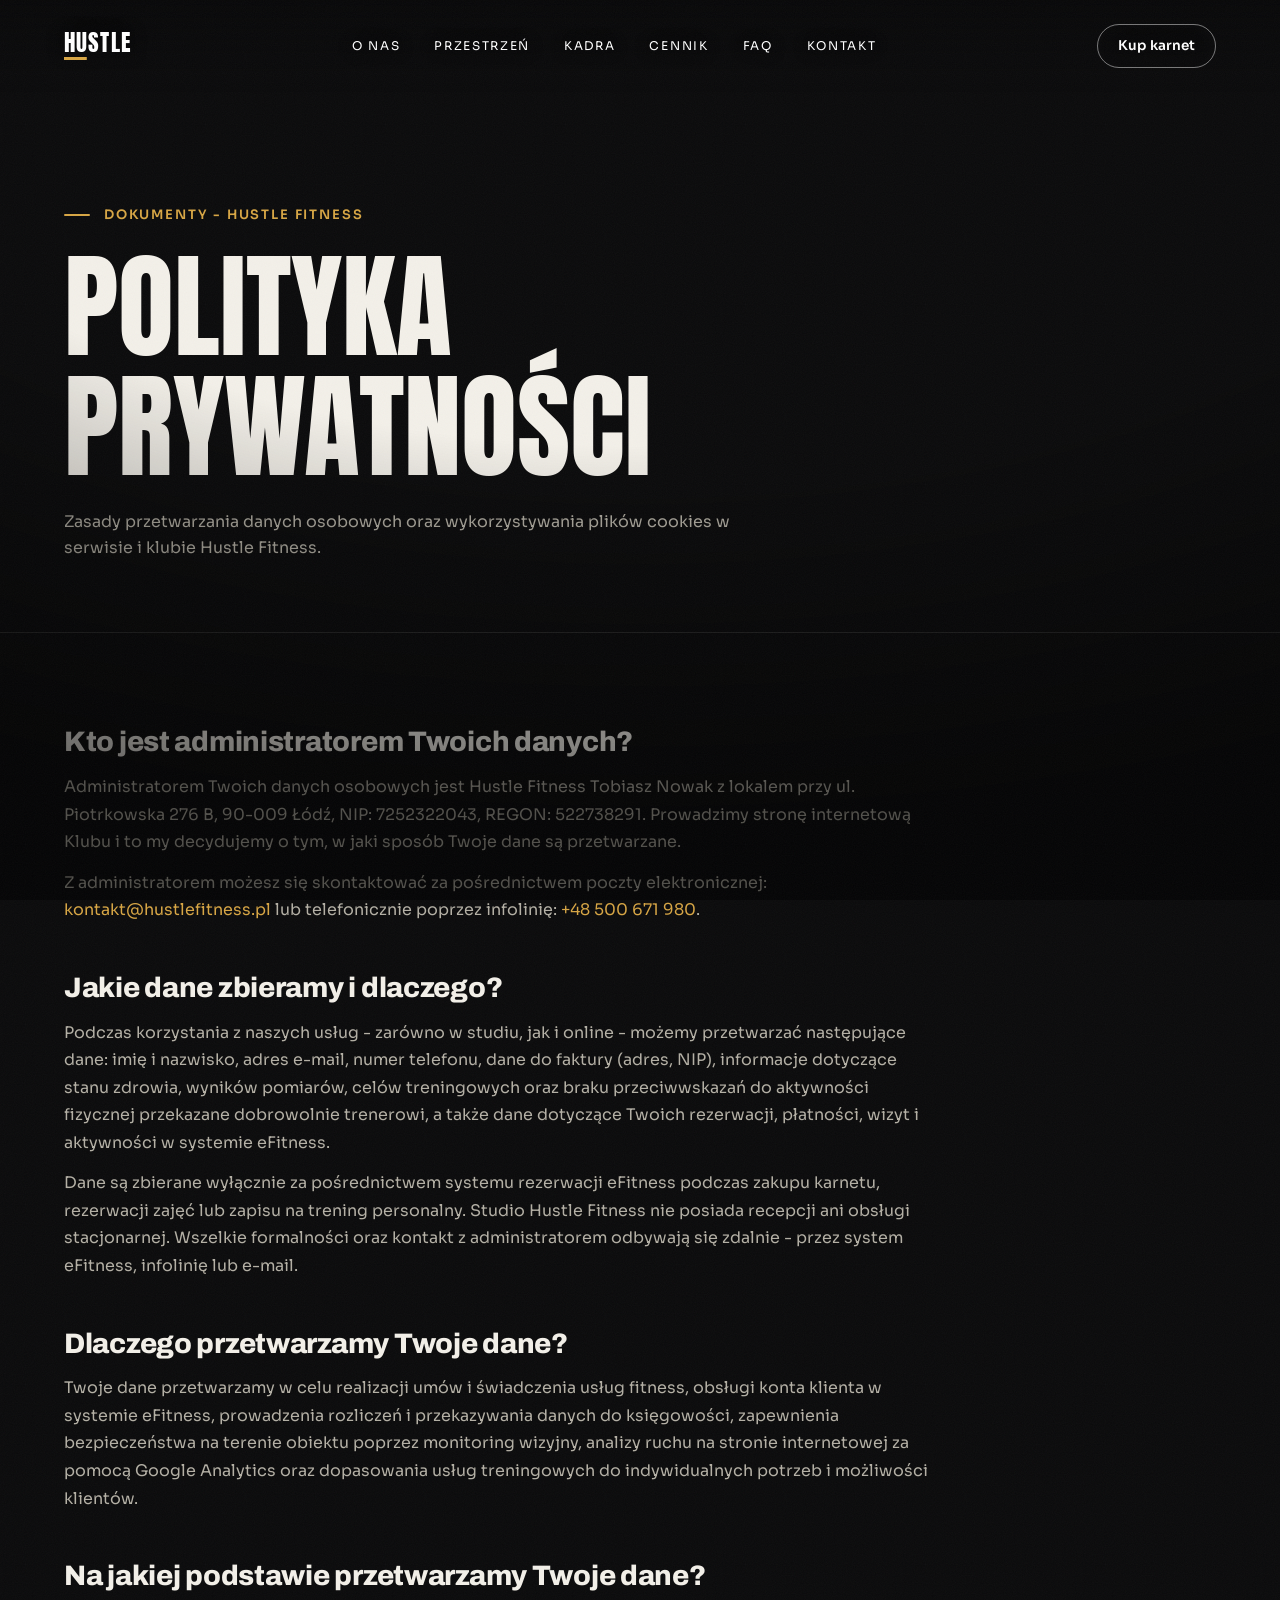
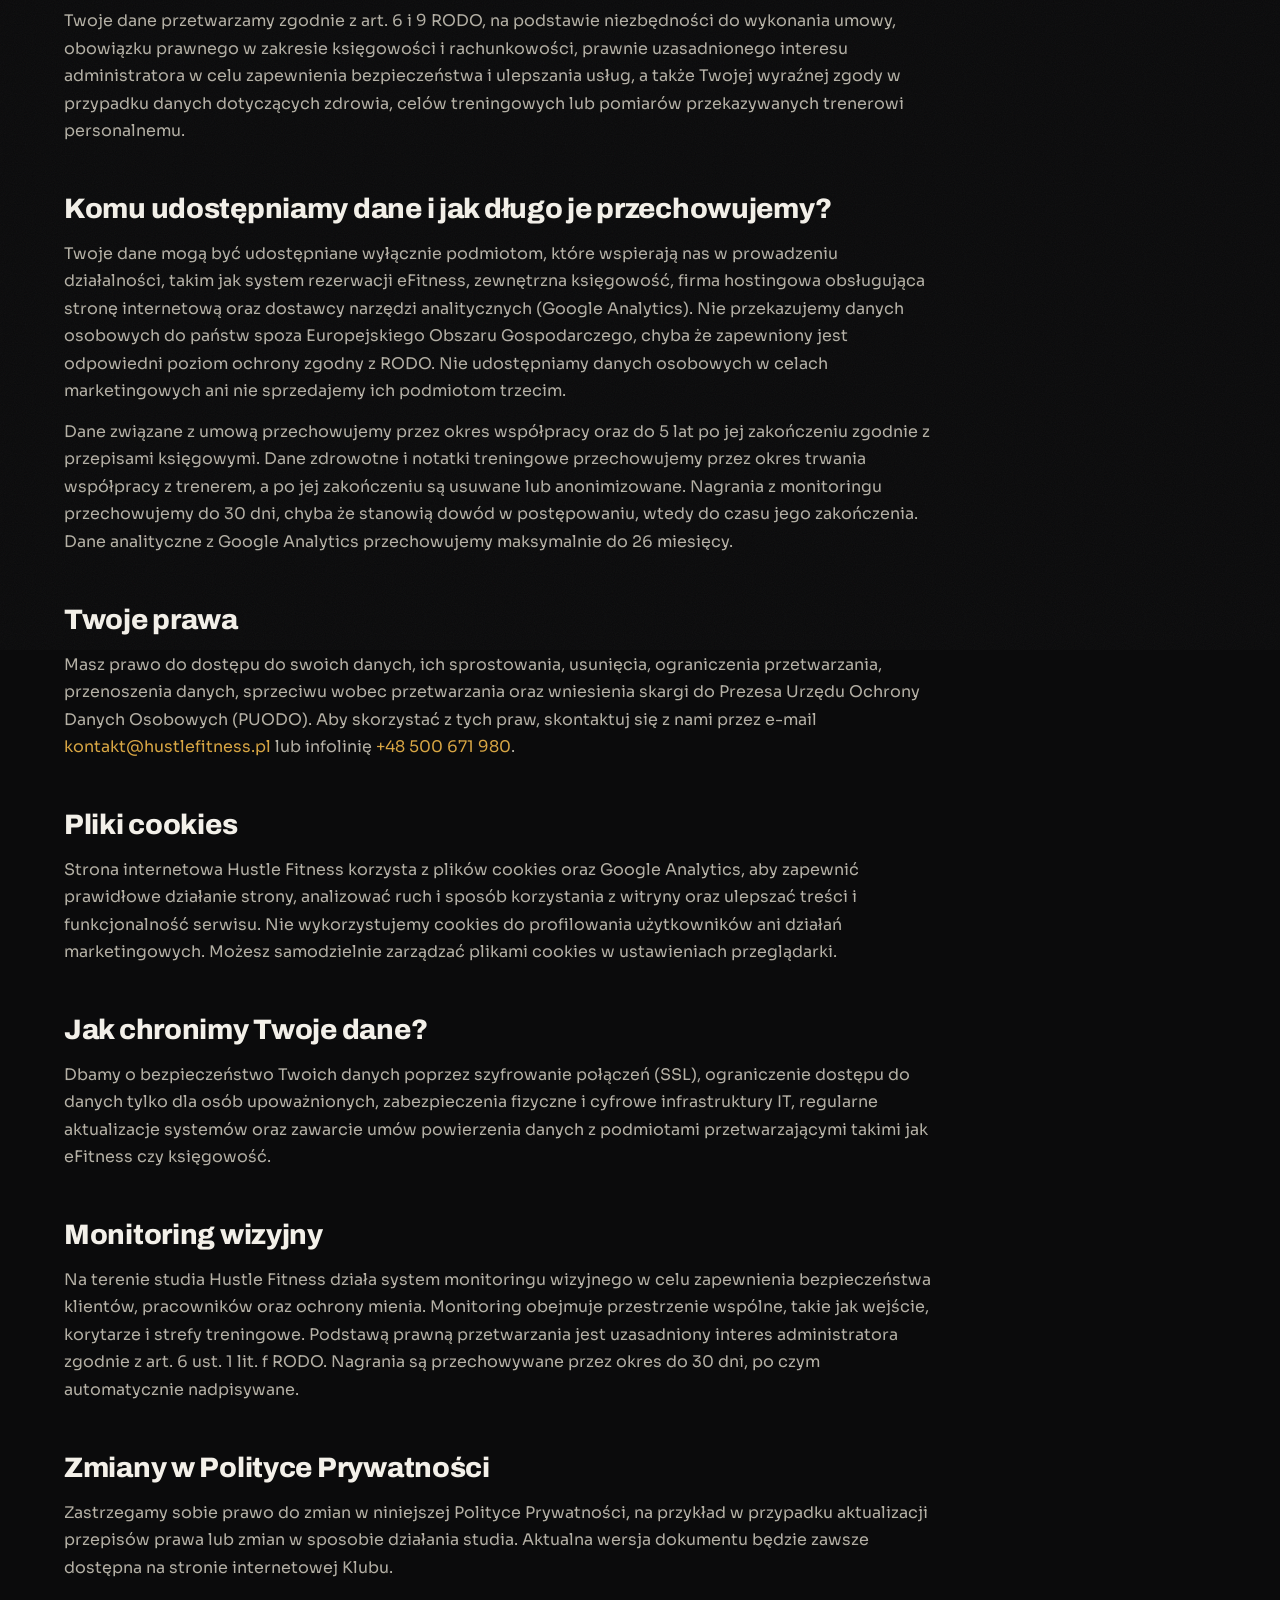
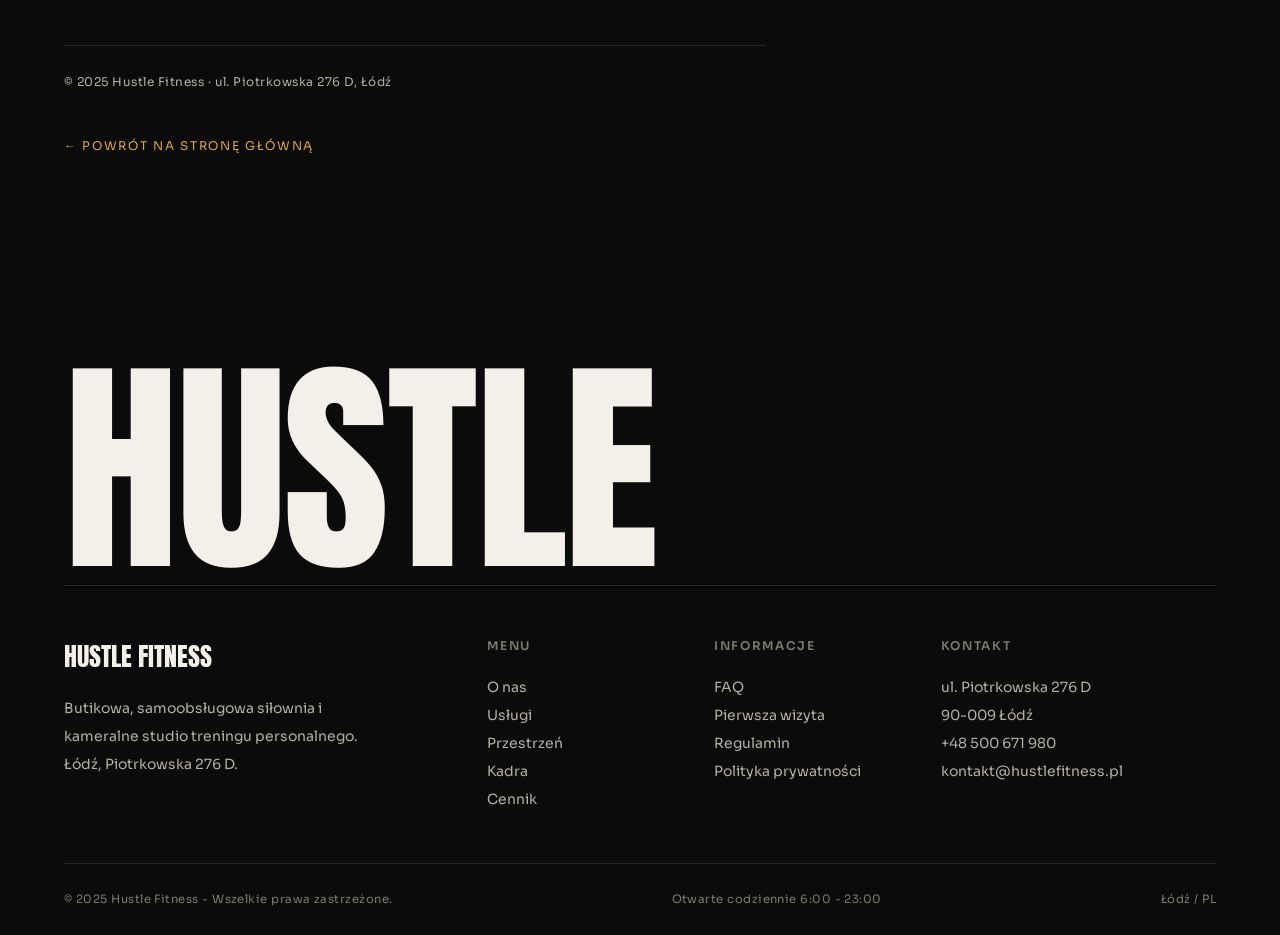
==== commit 253b65d9: "Fix overlapping Promocja badge on pricing cards Move the featured-plan badge into normal flow (above" ====
--- a/polityka-prywatnosci.html
+++ b/polityka-prywatnosci.html
@@ -7,7 +7,7 @@
 <meta name="description" content="Polityka prywatności klubu Hustle Fitness - zasady przetwarzania danych osobowych i plików cookies.">
 <meta name="robots" content="index, follow">
 <link rel="icon" href="/assets/img/logo.png">
-<link rel="stylesheet" href="/assets/css/style.css?v=7">
+<link rel="stylesheet" href="/assets/css/style.css?v=8">
 </head>
 <body>
 <div class="grain"></div>
@@ -133,6 +133,6 @@
 <script src="/assets/js/vendor/ScrollTrigger.min.js"></script>
 <script src="/assets/js/vendor/ScrollToPlugin.min.js"></script>
 <script src="/assets/js/vendor/lenis.min.js"></script>
-<script src="/assets/js/app.js?v=7"></script>
+<script src="/assets/js/app.js?v=8"></script>
 </body>
 </html>
--- a/assets/css/style.css
+++ b/assets/css/style.css
@@ -318,7 +318,7 @@
 .plan:hover { border-color: rgba(212,162,62,.45); transform: translateY(-4px); }
 .plan--featured { border-color: var(--gold); background: linear-gradient(180deg, rgba(212,162,62,.1), transparent 55%), var(--bg); }
 .plan--wide { min-height: 0; }
-.plan__ribbon { position: absolute; top: 20px; right: 20px; background: var(--gold); color: #0b0b0c; font-family: var(--f-body); font-weight: 600; font-size: 11px; letter-spacing: .02em; padding: 5px 13px; border-radius: 100px; }
+.plan__ribbon { align-self: flex-start; background: var(--gold); color: #0b0b0c; font-family: var(--f-body); font-weight: 600; font-size: 11px; letter-spacing: .02em; padding: 5px 13px; border-radius: 100px; margin-bottom: 16px; }
 .plan__name { font-family: var(--f-head); font-weight: 800; font-size: 20px; line-height: 1.15; }
 .plan__tag { font-family: var(--f-body); font-size: 13px; color: var(--gold); margin-top: 7px; }
 .plan__price { margin: 22px 0 6px; display: flex; align-items: baseline; gap: 10px; }
